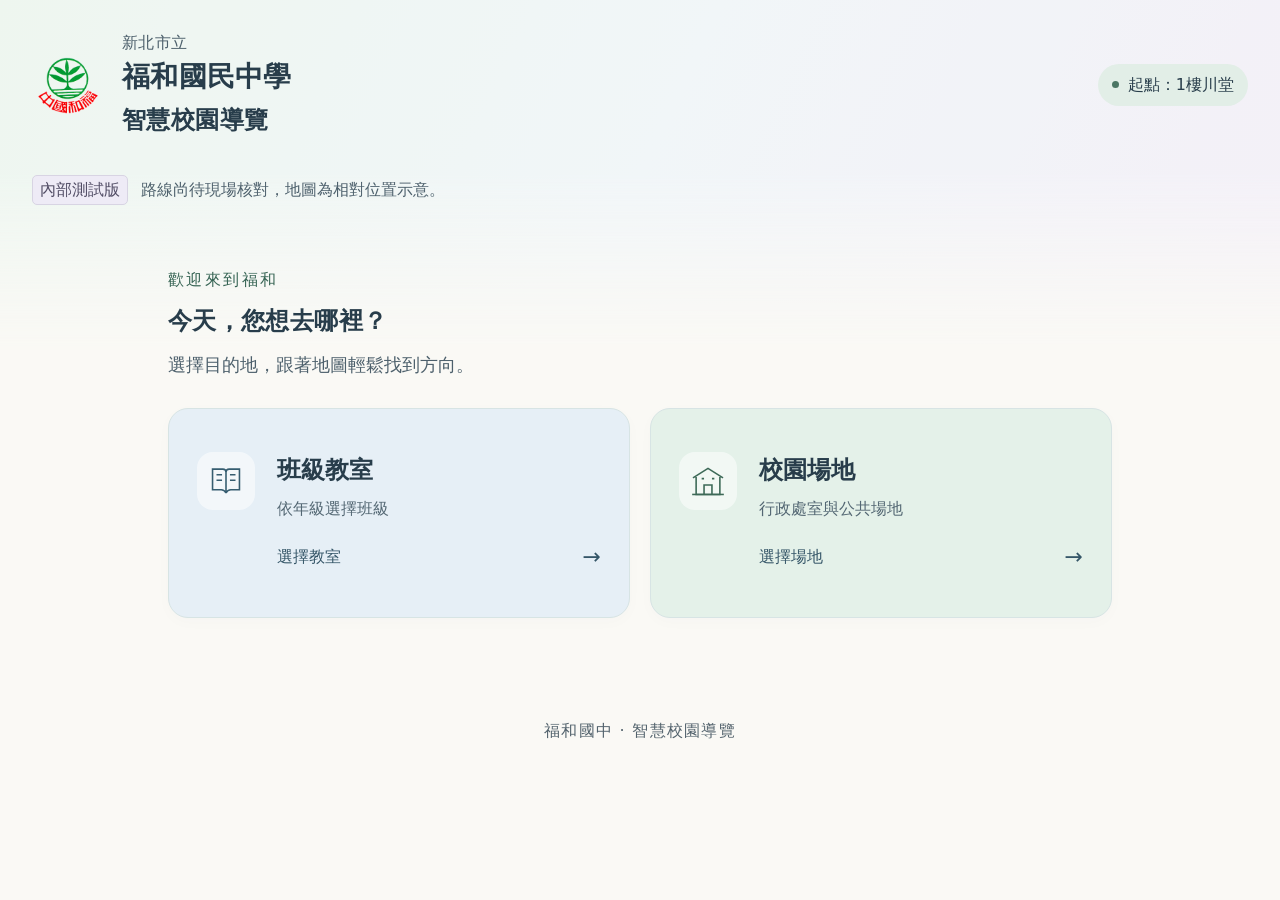
==== index.html @ b0f06455 "Add files via upload" ====
<!doctype html>
<html lang="zh-Hant"><head><meta charset="utf-8"><meta name="viewport" content="width=device-width,initial-scale=1"><title>福和國中校園導覽測試</title><link rel="stylesheet" href="style.css?v=touch-v1-1794976172446"><link rel="stylesheet" href="typography.css?v=touch-v1-1794976172446"><link rel="stylesheet" href="place-icons.css?v=touch-v1-1794976172446"><link rel="stylesheet" href="three-pages.css?v=touch-v1-1794976172446"><link rel="stylesheet" href="result-page.css?v=touch-v1-1794976172446"><script src="facilities.js?v=touch-v1-1794976172446"></script><script src="map-view.js?v=touch-v1-1794976172446"></script><meta name="fuhe-build" content="touch-v1-1794976172446"></head>
<body><main><header class="site-header"><div class="school-brand"><img class="school-logo" src="assets/福和國中校徽.png" alt="福和國中校徽"><div><p class="school-name"><span class="school-jurisdiction">新北市立</span><span class="school-identity">福和國民中學</span></p><h1>智慧校園導覽</h1></div></div><p class="origin"><span class="origin-dot" aria-hidden="true"></span><span id="origin-label">讀取起點資訊</span></p></header><p class="notice"><span>內部測試版</span> 路線尚待現場核對，地圖為相對位置示意。</p>
<section id="type-screen" class="panel home-panel"><p class="eyebrow">歡迎來到福和</p><h2>今天，您想去哪裡？</h2><p class="intro">選擇目的地，跟著地圖輕鬆找到方向。</p><div class="type-options"><button id="choose-class" class="type-card class-card"><span class="card-icon" aria-hidden="true"><svg viewBox="0 0 48 48" fill="none" stroke="currentColor" stroke-width="2"><path d="M7 9h13q4 0 4 4v26q-2-4-6-4H7zM41 9H28q-4 0-4 4v26q2-4 6-4h11z"/><path d="M12 16h7m-7 7h7m10-7h7m-7 7h7"/></svg></span><strong>班級教室</strong><span class="card-description">依年級選擇班級</span><span class="card-link">選擇教室 <span aria-hidden="true">→</span></span></button><button id="choose-place" class="type-card place-card"><span class="card-icon" aria-hidden="true"><svg viewBox="0 0 48 48" fill="none" stroke="currentColor" stroke-width="2"><path d="M5 20 24 8l19 12M9 19v22h30V19M19 41V29h10v12M16 21h3m10 0h3"/><path d="M4 41h40"/></svg></span><strong>校園場地</strong><span class="card-description">行政處室與公共場地</span><span class="card-link">選擇場地 <span aria-hidden="true">→</span></span></button></div></section>
<section id="pick-screen" class="panel" hidden><button id="back-types" class="secondary">返回目的地類型</button><h2 id="pick-title">選擇目的地</h2><div id="grades" class="grade-tabs"></div><label for="endSearch">搜尋目的地</label><input id="endSearch" type="search" placeholder="輸入班級編號或場地名稱"><div id="destination-grid"></div><p id="selected-destination" aria-live="polite">請選擇目的地</p><button id="go" disabled>開始導覽</button></section>
<section id="result-screen" hidden><div class="result-heading"><div><p class="eyebrow">您的校園路線</p><h2 id="result-title"></h2></div><button id="choose-again" class="secondary">重新選擇目的地</button></div><div class="layout"><section class="panel map-panel"><h2>路線地圖</h2><div id="maps"></div><div class="map-legend" aria-label="地圖圖例"><span><i aria-hidden="true"></i>本段起點</span><span><i class="legend-destination" aria-hidden="true"></i>目的地</span><span><i class="legend-facility" aria-hidden="true"></i>使用設施</span><span><i class="legend-direction" aria-hidden="true">→</i>行進方向</span></div><p class="view-notice">樓層切換僅供查看，請依現場標示確認樓層。</p></section></div><details id="full-route" class="full-route"><summary>查看完整路線說明</summary><div id="steps"></div></details></section>
<select id="end" hidden aria-hidden="true"></select><input type="checkbox" id="yard" checked hidden>
<footer class="site-footer">福和國中 · 智慧校園導覽</footer></main><script src="runtime/current.js?v=touch-v1-1794976172446"></script><script src="routing.js?v=touch-v1-1794976172446"></script><script src="navigation.js?v=touch-v1-1794976172446"></script><script src="assets/fonts/map-font.js?v=touch-v1-1794976172446"></script><script src="map-theme.js?v=touch-v1-1794976172446"></script><script src="app.js?v=touch-v1-1794976172446"></script><script src="selection.js?v=touch-v1-1794976172446"></script></body></html>
---- style.css ----
:root{--ink:#283d4b;--muted:#5c6c77;--blue:#dfeaf0;--mint:#e2eee7;--lavender:#eeebf6;--paper:#faf9f5;--line:#dce3e5;--primary:#355d70;--green:#366454}*{box-sizing:border-box}[hidden]{display:none!important}body{margin:0;background:var(--paper);color:var(--ink);font:17px/1.65 system-ui,'Microsoft JhengHei',sans-serif}main{max-width:1400px;margin:auto;padding:0 32px}button,input,select{font:inherit}button{cursor:pointer;border:1px solid transparent;border-radius:12px;min-height:48px;padding:12px 20px;background:var(--primary);color:white;transition:background .15s,border-color .15s}button:hover{filter:brightness(.97)}button:focus-visible,input:focus-visible{outline:3px solid #678999;outline-offset:3px}button:disabled{opacity:.45;cursor:default}button:disabled:hover{filter:none}h1,h2,h3,p{margin-top:0}h2{font-size:1.4rem;line-height:1.4}h3{font-size:1.05rem}.site-header{display:flex;align-items:center;justify-content:space-between;gap:20px;padding:28px 0 24px;border-bottom:1px solid var(--line)}.school-brand{display:flex;align-items:center;gap:18px}.school-logo{width:58px;height:auto;object-fit:contain;flex:none;mix-blend-mode:multiply}.school-name{font-size:.85rem;letter-spacing:.1em;margin:0 0 3px;color:var(--muted)}h1{font-size:1.4rem;font-weight:650;letter-spacing:.06em;margin:0}.origin{display:flex;align-items:center;gap:9px;font-size:.85rem;margin:0;padding:9px 14px;border-radius:100px;background:var(--mint);white-space:nowrap}.origin-dot{width:7px;height:7px;background:#4b7664;border-radius:50%;flex:none}.notice{font-size:.78rem;color:#637079;padding:14px 0;margin:0}.notice span{display:inline-block;margin-right:8px;font-size:.73rem;border:1px solid #d8d4e3;border-radius:5px;padding:1px 7px;background:var(--lavender);color:#59556c}.panel{min-width:0;background:white;border:1px solid var(--line);border-radius:20px;padding:28px}.home-panel{max-width:980px;margin:20px auto 36px;padding:42px;background:transparent;border:none}.eyebrow{font-size:.82rem;letter-spacing:.15em;color:var(--green);font-weight:600;margin-bottom:12px}.home-panel h2{font-size:2.4rem;letter-spacing:.015em;margin-bottom:14px;font-weight:650}.intro{color:var(--muted);margin-bottom:32px;font-size:1rem}.type-options{display:grid;grid-template-columns:1fr 1fr;gap:22px}.type-card{text-align:left;display:flex;flex-direction:column;align-items:flex-start;border:1px solid #d0dfdf;border-radius:22px;padding:30px;color:var(--ink);min-height:280px;background:var(--blue)}.place-card{background:var(--mint);border-color:#d1e0d6}.card-icon{display:grid;place-items:center;width:58px;height:58px;background:#ffffff99;border-radius:16px;color:#365d70;margin-bottom:26px}.place-card .card-icon{color:#3d6957}.card-icon svg{width:38px;height:38px}.type-card strong{font-size:1.6rem;font-weight:650}.card-description{font-size:.9rem;color:#536773;margin-top:4px}.card-link{font-size:.9rem;color:#355668;margin-top:28px;display:flex;justify-content:space-between;align-items:center;width:100%;font-weight:600}.card-link span{font-size:1.4rem}.home-tip{font-size:.85rem;color:var(--muted);text-align:center;margin:24px 0 0}.secondary{background:#fff;color:var(--ink);border-color:var(--line);min-height:44px;padding:9px 16px;font-size:.9rem}.secondary:hover{background:#f1f5f6}#pick-screen{max-width:960px;margin:20px auto;padding:30px 36px}#back-types{margin-bottom:24px}#pick-title{font-size:1.7rem;margin-bottom:22px}.grade-tabs{display:flex;gap:8px;padding:6px;border-radius:14px;background:#f0f1f5;margin-bottom:26px}.grade-tabs button{flex:1;background:transparent;color:#56616f;min-width:0;border-radius:10px;padding:10px}.grade-tabs button[aria-pressed="true"]{background:white;color:#304e64;border-color:#d3dfe7;font-weight:650}label{display:block;font-size:.9rem;margin-bottom:8px;color:var(--muted)}input[type=search]{width:100%;padding:13px 16px;border:1px solid #cedadd;border-radius:12px;background:#fbfcfc;min-height:50px;color:var(--ink)}.destination-grid{display:grid;grid-template-columns:repeat(auto-fill,minmax(104px,1fr));gap:12px;margin:18px 0 28px}.destination-button{min-height:76px;padding:12px;background:#f6f8f9;color:#314d5d;border:1px solid #dce5e9;border-radius:14px;font-size:1.25rem;font-weight:550;overflow-wrap:anywhere}.destination-button:hover{background:#eaf1f4;border-color:#94b3c0}.destination-button[aria-pressed="true"]{background:#dcebe4;border-color:#618b79;outline:2px solid #a6c8b8;color:#234e3a}.place-grid{grid-template-columns:repeat(2,minmax(0,1fr))}.place-grid .destination-button{font-size:1rem;display:flex;align-items:center;gap:12px;text-align:left;font-weight:500;min-height:76px}.destination-icon{order:-1;display:grid;place-items:center;color:#536b83;background:#ebeaf5;border-radius:10px;min-width:38px;height:38px}.destination-icon svg{width:24px;height:24px}#destination-grid h3{color:var(--muted);margin:25px 0 5px;font-size:.9rem;letter-spacing:.08em}#selected-destination{font-weight:600;background:#f1f5f2;border-radius:12px;padding:14px 18px;margin:0 0 14px;color:#365a49}#go{width:100%;font-weight:600}.result-heading{display:flex;gap:20px;align-items:center;justify-content:space-between;margin:18px 0 22px}.result-heading .eyebrow{margin-bottom:6px}.result-heading h2{font-size:1.65rem;margin:0}.layout{display:grid;grid-template-columns:minmax(0,1fr) 280px;gap:20px;align-items:start}.map-panel{order:1;padding:24px}.directions-panel{order:2;padding:24px;font-size:.88rem}.directions-panel>h2{font-size:1.1rem}.directions-panel #steps h2{display:none}#steps ol{padding-left:22px;margin:0}#steps li{padding:0 0 14px 5px;color:#50616c}#steps li::marker{color:#537d74;font-weight:600}.note{color:var(--muted);font-size:.78rem;line-height:1.65}.site-footer{text-align:center;color:#7a858a;font-size:.76rem;letter-spacing:.08em;padding:36px 0 24px}#maps{min-width:0}#maps .map{position:relative;min-width:0;width:100%;aspect-ratio:5/4;overflow:hidden;border:1px solid var(--line);background:#fafbf8;border-radius:8px}#maps .map-stage{position:absolute;inset:0;transform-origin:center;user-select:none}#maps .map-stage img{width:100%;height:100%;display:block;object-fit:contain}#maps .map-stage svg{position:absolute;inset:0;width:100%;height:100%;pointer-events:none}#maps .map-toolbar{display:flex;gap:7px;align-items:center;flex-wrap:wrap;justify-content:flex-end;margin:0 0 14px}#maps .map-toolbar button{min-height:40px;padding:6px 12px;background:#f0f4f5;border-color:#dae3e6;color:#3c5968;font-size:.8rem}#maps .map-toolbar span{font-size:.78rem;color:var(--muted);min-width:42px;text-align:right}#maps .floor-tabs{display:flex;gap:8px;margin:0 0 16px;flex-wrap:wrap}#maps .floor-tabs button{padding:9px 20px;min-height:44px;background:var(--primary);color:white}#maps .floor-tabs button[aria-pressed="false"]{background:#eef2f6;color:#4b6071;border-color:#dce4ec}#maps .viewing-floor{font-weight:650;font-size:1rem;margin:0 0 12px}#maps .floor-panel>h3{display:none}#maps .map-start{font-size:.82rem;color:#326149;margin-bottom:8px}#maps .floor-panel>.note{margin-bottom:14px}#maps .next-floor{width:100%;margin-top:16px;background:#e2eee7;color:#285c47;border-color:#c4d9cd;font-weight:600}#maps .floor-panel[hidden]{display:none}#maps>section{max-width:100%}
@media(min-width:900px){body:has(#type-screen:not([hidden])) .school-logo{width:72px}body:has(#type-screen:not([hidden])) .site-header{padding-top:32px}}
@media(max-width:900px){main{padding:0 20px}.layout{grid-template-columns:1fr}.map-panel{order:1}.directions-panel{order:2}.home-panel{padding:32px 16px}.home-panel h2{font-size:2rem}.type-card{padding:24px;min-height:255px}.school-name{font-size:.75rem;letter-spacing:.03em}.site-header{gap:14px}.origin{font-size:.75rem;padding:8px 10px}.school-brand{gap:12px}}
@media(max-width:580px){body{font-size:16px}main{padding:0 16px}.site-header{padding:20px 0 16px;flex-wrap:wrap;gap:14px}.school-logo{width:48px}h1{font-size:1.22rem;letter-spacing:.04em}.origin{margin-left:60px;padding:5px 10px}.notice{font-size:.72rem;padding:12px 0}.home-panel{margin:14px 0;padding:20px 0}.home-panel h2{font-size:1.8rem}.intro{font-size:.9rem;margin-bottom:24px}.type-options{grid-template-columns:1fr;gap:16px}.type-card{min-height:180px;padding:24px;position:relative;padding-left:96px;justify-content:center}.card-icon{position:absolute;left:24px;top:27px;width:48px;height:48px;margin:0}.card-icon svg{width:30px;height:30px}.type-card strong{font-size:1.4rem}.card-description{font-size:.85rem}.card-link{margin-top:16px;font-size:.85rem}.home-tip{text-align:left;font-size:.78rem}.panel{padding:20px;border-radius:16px}#pick-screen{padding:20px;margin:8px 0}#pick-title{font-size:1.4rem}.destination-grid{grid-template-columns:repeat(3,minmax(0,1fr));gap:10px}.destination-button{min-height:65px;font-size:1.2rem;padding:8px}.place-grid{grid-template-columns:1fr}.place-grid .destination-button{font-size:1rem;padding:14px}.result-heading{align-items:flex-start;gap:14px;flex-direction:column;margin:12px 0 20px}.result-heading h2{font-size:1.4rem}.map-panel{padding:14px}.map-panel>h2{font-size:1.1rem}#maps .map-toolbar{justify-content:flex-start}#maps .floor-tabs button{padding:8px 18px}#maps .map-start{font-size:.78rem}#maps .floor-panel>.note{font-size:.72rem}.directions-panel{padding:20px}.site-footer{padding-top:28px}.grade-tabs button{padding:10px 6px;font-size:.95rem}#selected-destination{font-size:.95rem;padding:12px}.secondary{font-size:.85rem}}
@media(prefers-reduced-motion:reduce){*{transition:none!important}}
.school-logo{mix-blend-mode:normal}
---- typography.css ----
/* 本檔僅調整HTML介面字體與閱讀版面；不改SVG、路徑或年度資料。 */
:root{--ui-font:'Noto Sans TC','Source Han Sans TC','PingFang TC','Microsoft JhengHei','Heiti TC',system-ui,sans-serif;--muted:#4d606c}
body{font-family:var(--ui-font);font-size:18px;font-weight:400;line-height:1.6;text-size-adjust:100%;-webkit-text-size-adjust:100%}
button,input,select{font-family:var(--ui-font);font-size:18px;font-weight:500;line-height:1.5;min-width:44px}
button{min-height:48px;white-space:normal;overflow-wrap:break-word}
h1,h2,h3,strong{font-weight:600}h1{font-size:24px;line-height:1.4;letter-spacing:.02em}h2,.home-panel h2,#pick-title{font-size:24px;line-height:1.45}h3{font-size:20px}
.school-brand{min-width:0;flex:1}.school-brand>div{min-width:0}.school-name{margin:0 0 7px;letter-spacing:.02em;line-height:1.4}.school-jurisdiction{display:block;font-size:16px;font-weight:400;color:var(--muted);margin-bottom:3px}.school-identity{display:block;font-size:28px;font-weight:600;color:var(--ink)}
.origin{font-size:16px;font-weight:500;white-space:normal;line-height:1.5}.notice,.notice span,.eyebrow,.intro,.card-description,.card-link,.home-tip,.secondary,label,#destination-grid h3,.note,.site-footer{font-size:16px;line-height:1.6}
.notice{color:#4d606c}.notice span{color:#514d65}.eyebrow,.card-link,.secondary{font-weight:500}.type-card strong{font-size:24px;font-weight:600}.card-link span{font-size:22px}.intro{font-size:18px}
.grade-tabs button{font-size:20px;font-weight:500;min-height:48px;white-space:nowrap}.grade-tabs button[aria-pressed="true"]{font-weight:600}
.destination-grid:not(.place-grid) .destination-button{font-size:22px;font-weight:500;white-space:nowrap}.place-grid .destination-button{font-size:18px;font-weight:400;line-height:1.5;word-break:normal;overflow-wrap:break-word;min-width:0}.destination-icon{flex-shrink:0}.destination-button[aria-pressed="true"]{font-weight:600}
#selected-destination{font-size:24px;line-height:1.5;font-weight:500;overflow-wrap:break-word}#go{font-size:20px;min-height:52px;font-weight:600}
.result-heading h2{font-size:28px;line-height:1.4;font-weight:600;overflow-wrap:break-word}.result-heading .eyebrow{font-size:16px}.result-heading>div{min-width:0}
.layout{grid-template-columns:minmax(0,1fr) 300px}.directions-panel{font-size:18px;line-height:1.5}.directions-panel>h2,.map-panel>h2{font-size:22px}#steps li{font-size:18px;line-height:1.5;color:#334d5c;padding-bottom:16px}#steps ol{padding-left:26px}
#maps .map-toolbar button{font-size:16px;min-height:44px;padding:8px 12px}#maps .map-toolbar span{font-size:16px;min-width:48px}#maps .floor-tabs button{font-size:20px;font-weight:500;min-height:48px;padding:9px 18px}#maps .floor-tabs button[aria-pressed="true"]{font-weight:600;outline:2px solid #90aebb;outline-offset:2px}#maps .viewing-floor{font-size:22px;font-weight:600;line-height:1.5}#maps .map-start,#maps .floor-panel>.note{font-size:16px;line-height:1.5}#maps .next-floor{font-size:20px;font-weight:600;min-height:52px}
.site-footer{color:#52626c}.panel,.school-brand,.type-card,.grade-tabs{min-width:0}
@media(max-width:1000px){.site-header{flex-wrap:wrap}.layout{grid-template-columns:1fr}}
@media(max-width:580px){body{font-size:18px}h1{font-size:22px}.school-logo{width:52px}.school-identity{font-size:26px}.school-jurisdiction{font-size:16px}.school-brand{gap:12px;flex-basis:100%}.origin{font-size:16px;margin-left:64px}.notice,.notice span,.eyebrow,.card-description,.card-link,.home-tip,.secondary,label,#destination-grid h3,.note,.site-footer{font-size:16px}.home-panel h2,#pick-title{font-size:24px}.intro{font-size:18px}.type-card{min-height:190px;padding-left:90px;padding-right:20px}.card-icon{left:20px;width:48px;height:48px}.type-card strong{font-size:24px}.card-link{font-size:16px}.grade-tabs{gap:4px;padding:4px}.grade-tabs button{font-size:18px;padding:10px 4px;min-height:48px}.destination-grid:not(.place-grid) .destination-button{font-size:22px;min-height:66px}.place-grid .destination-button{font-size:18px;padding:14px;min-height:76px}.destination-icon{min-width:32px;width:32px;height:36px}#selected-destination{font-size:24px;padding:12px}.result-heading h2{font-size:26px}.result-heading .secondary{font-size:16px}.map-panel{padding:12px}#maps .map-toolbar{gap:6px}#maps .map-toolbar button{font-size:16px;min-height:44px;padding:8px 10px}#maps .floor-tabs button{font-size:18px;min-height:46px;padding:9px 16px}#maps .viewing-floor{font-size:22px}#maps .map-start,#maps .floor-panel>.note{font-size:16px}#maps .next-floor{font-size:20px}.directions-panel{font-size:18px;padding:20px}#steps li{font-size:18px;line-height:1.5}.result-heading .eyebrow{font-size:16px}.home-tip{text-align:left}}
---- place-icons.css ----
/* 只調整場地選擇卡片，不影響地圖設施圖示或導航。 */
#pick-screen .place-grid{grid-template-columns:repeat(3,minmax(0,1fr));gap:16px}
#pick-screen .place-grid .destination-button{display:flex;flex-direction:column;align-items:center;justify-content:center;gap:4px;text-align:center;min-height:224px;padding:12px 16px 20px;background:#fff;font-size:20px;font-weight:500;line-height:1.5;border-color:#dbe4e7}
#pick-screen .place-grid .destination-button:hover{background:#f5f9f8;border-color:#91ada3}
#pick-screen .place-grid .destination-button[aria-pressed="true"]{background:#edf6f0;border-color:#618b79}
.destination-image{order:-1;display:block;width:100%;max-width:184px;height:auto;aspect-ratio:1;object-fit:contain;flex-shrink:0}
@media(max-width:580px){#pick-screen .place-grid{grid-template-columns:repeat(2,minmax(0,1fr));gap:10px}#pick-screen .place-grid .destination-button{padding:8px 8px 16px;min-height:184px;gap:0;font-size:18px}.destination-image{max-width:148px}}
---- three-pages.css ----
/* 僅三個選擇畫面的排版；不覆寫地圖、路線或導覽結果樣式。 */
body:has(#type-screen:not([hidden])){position:relative;isolation:isolate}
body:has(#type-screen:not([hidden]))::before{content:"";position:absolute;inset:0 0 auto;height:350px;background:linear-gradient(115deg,#eaf6ee 0%,#eef5fa 50%,#f2edf9 100%);opacity:.72;mask-image:linear-gradient(to bottom,#000 50%,transparent 100%);-webkit-mask-image:linear-gradient(to bottom,#000 50%,transparent 100%);z-index:-1;pointer-events:none}
body:has(#type-screen:not([hidden])) .site-header{border-bottom:0}
.home-panel{max-width:980px;margin:24px auto 40px;padding:24px 18px;background:transparent}
.home-panel h2{margin-bottom:12px}.home-panel .intro{margin-bottom:28px}
.home-panel .type-options{gap:20px}.home-panel .type-card{display:grid;grid-template-columns:58px minmax(0,1fr);grid-template-rows:auto auto auto;align-content:center;gap:4px 22px;min-height:210px;padding:28px;border-radius:20px;border-color:#d7e4e4;box-shadow:0 4px 16px #25475105}
.home-panel .card-icon{grid-column:1;grid-row:1/4;position:static;margin:0;align-self:start;background:#ffffff85}.home-panel .type-card strong,.home-panel .card-description,.home-panel .card-link{grid-column:2}.home-panel .card-link{margin-top:14px}.home-panel .class-card{background:#e6eff6}.home-panel .place-card{background:#e4f1e9}
#pick-screen{max-width:960px;margin:24px auto;padding:12px;border:0;border-radius:0;background:transparent}
#pick-screen #back-types{background:transparent;border:0;padding-left:0;color:#3d5d6d;margin-bottom:20px;box-shadow:none}
#pick-screen #back-types::before{content:'←';margin-right:10px}
#pick-screen .grade-tabs{max-width:440px;padding:0;gap:10px;border-radius:0;background:transparent;margin-bottom:28px}
#pick-screen .grade-tabs button{background:transparent;border-color:transparent;border-radius:12px;color:#536574}
#pick-screen[data-grade="7"]{--grade-tint:#DCEAF9;--grade-ink:#2d506f;--grade-line:#88a8c8}
#pick-screen[data-grade="8"]{--grade-tint:#DDF1E7;--grade-ink:#2b5c49;--grade-line:#87b09d}
#pick-screen[data-grade="9"]{--grade-tint:#EAE3F8;--grade-ink:#544274;--grade-line:#ae9bc9}
#pick-screen .grade-tabs button[aria-pressed="true"]{background:var(--grade-tint);border-color:var(--grade-line);color:var(--grade-ink);font-weight:600}
#pick-screen[data-type="class"] .destination-grid{grid-template-columns:repeat(6,minmax(0,1fr));gap:14px;margin:22px 0 26px}
#pick-screen[data-type="class"] .destination-button{background:white;border-color:#dce3e7;min-height:76px;border-radius:14px;position:relative;box-shadow:0 2px 6px #263b4c03}
#pick-screen[data-type="class"] .destination-button[aria-pressed="true"]{background:var(--grade-tint);border-color:var(--grade-line);outline:2px solid var(--grade-line);outline-offset:0;color:var(--grade-ink)}
#pick-screen .destination-button[aria-pressed="true"]::after{content:'✓';position:absolute;right:9px;top:5px;font-size:16px;font-weight:600;color:#365f4c}
#pick-screen[data-type="class"] #selected-destination{background:var(--grade-tint);color:var(--grade-ink)}
#pick-screen #selected-destination{font-size:20px;font-weight:500;border-radius:12px;margin-top:24px}#pick-screen #go{max-width:100%;margin-top:2px}
#pick-screen #destination-grid h3{font-size:18px;font-weight:500;color:#4e6572;margin:28px 0 14px;letter-spacing:.04em}
#pick-screen .place-grid{grid-template-columns:repeat(5,minmax(0,1fr));gap:12px;margin:0 0 24px}
#pick-screen .place-grid .destination-button{position:relative;background:white;min-height:146px;padding:12px 10px 16px;gap:6px;border-radius:16px;border-color:#dce4e8;font-size:18px;font-weight:500;box-shadow:0 3px 9px #27425204}
#pick-screen .place-grid .destination-button[aria-pressed="true"]{background:#e6f1eb;border-color:#79a38b;outline:2px solid #aacaba;outline-offset:0}
#pick-screen .destination-image{width:120px;height:120px;max-width:100%;aspect-ratio:1;object-fit:contain;flex-shrink:0}
@media(max-width:900px){#pick-screen[data-type="class"] .destination-grid{grid-template-columns:repeat(5,minmax(0,1fr))}#pick-screen .place-grid{grid-template-columns:repeat(3,minmax(0,1fr))}}
@media(max-width:580px){#pick-screen[data-type="place"] .destination-image{width:112px;height:112px}#pick-screen[data-type="place"] .place-grid .destination-button{min-height:170px}}
@media(max-width:580px){body:has(#type-screen:not([hidden]))::before{height:320px}.home-panel{padding:12px 0;margin:16px 0 28px}.home-panel .type-options{gap:14px}.home-panel .type-card{grid-template-columns:48px minmax(0,1fr);gap:4px 16px;min-height:170px;padding:22px}.home-panel .card-icon{width:48px;height:48px}.home-panel .type-card strong{font-size:24px}.home-panel .card-description{font-size:16px}.home-panel .card-link{margin-top:10px}.home-panel .intro{font-size:18px;margin-bottom:24px}#pick-screen{padding:8px 0;margin:12px 0}#pick-screen #back-types{margin-bottom:16px}#pick-screen .grade-tabs{width:100%;gap:8px;margin-bottom:22px}#pick-screen .grade-tabs button{min-height:48px;padding:10px 5px}#pick-screen[data-type="class"] .destination-grid{grid-template-columns:repeat(3,minmax(0,1fr));gap:12px}#pick-screen[data-type="class"] .destination-button{min-height:70px}#pick-screen .place-grid{grid-template-columns:repeat(2,minmax(0,1fr));gap:12px}#pick-screen .place-grid .destination-button{min-height:140px;padding:12px 8px 16px;gap:4px;font-size:18px}#pick-screen .destination-image{width:76px;height:76px}#pick-screen #selected-destination{font-size:20px;padding:14px}#pick-screen #destination-grid h3{margin-top:24px}}
---- result-page.css ----
/* 僅導覽結果頁：地圖優先，當段文字與完整說明分開呈現。 */
#result-screen{max-width:1180px;margin:0 auto}
#result-screen .layout{display:block}
#result-screen .map-panel{position:relative;padding:24px;border-color:#dce6e5}
#result-screen .map-panel>h2{font-size:22px;margin-bottom:18px}
#maps .floor-tabs{display:grid;grid-template-columns:repeat(auto-fit,minmax(90px,1fr));gap:10px;scroll-margin-top:16px}
#maps .floor-tabs button{display:flex;flex-direction:column;align-items:center;justify-content:center;gap:3px;min-height:76px;padding:10px 8px;background:#e4eef2;color:#244f63;border:2px solid #648d9e;border-radius:12px;font-size:18px}
#maps .floor-tabs button[aria-pressed="false"]{border:2px solid transparent;background:#f0f3f6;color:#425e70}
#maps .stage-floor{font-size:20px;font-weight:600;line-height:1.3}
#maps .stage-label{font-size:16px;font-weight:500;line-height:1.4;white-space:nowrap}
#maps .map-context{display:flex;align-items:baseline;justify-content:space-between;gap:8px;flex-wrap:wrap;margin:14px 0 10px}
#maps .viewing-floor{font-size:22px;margin:0;line-height:1.4;scroll-margin-top:16px}
#maps .stage-progress{font-size:16px;color:#526876;margin:0;white-space:nowrap}
#maps .floor-hint{font-size:18px;font-weight:400;line-height:1.6;color:#324f5e;margin:0 0 16px;max-width:56em}
#maps .next-step{margin:14px 0 0;padding:0;font-size:18px;line-height:1.5;color:#345b55}
#maps .next-floor{margin-top:10px;min-height:56px;background:#355f73;color:white;border-color:#355f73;font-size:20px;line-height:1.5;border-radius:12px;padding:12px 16px}
#maps .next-floor:hover{background:#294f62}
.map-legend{display:flex;gap:10px 20px;flex-wrap:wrap;margin:20px 0 8px;color:#4a606d;font-size:16px;line-height:1.5}
.map-legend span{display:inline-flex;align-items:center;gap:7px;white-space:nowrap}
.map-legend i{display:inline-block;flex:none;width:13px;height:13px;border:2px solid #177444;border-radius:50%}
.map-legend .legend-destination{border-color:#c9473b}
.map-legend .legend-facility{border-color:#b64816;border-radius:3px;background:#fff0cb}
.map-legend .legend-direction{width:auto;height:auto;border:none;color:#075a8d;font-size:21px;font-style:normal;line-height:1}
#result-screen .view-notice{font-size:16px;line-height:1.5;color:#526876;margin:0}
.full-route{margin-top:20px;border-top:1px solid #dce5e6;border-bottom:1px solid #dce5e6;background:transparent}
.full-route summary{cursor:pointer;min-height:52px;padding:14px 4px;font-size:18px;font-weight:500;color:#355f73}
.full-route summary:focus-visible{outline:3px solid #678999;outline-offset:3px;border-radius:6px}
.full-route #steps{padding:6px 18px 14px}
.full-route #steps li{font-size:18px;line-height:1.6;color:#405966;padding-bottom:10px}
/* 只有本段實際要使用的橘色標籤接受事件；其餘SVG保持可穿透拖曳。 */
#maps .map-stage svg .map-transfer{cursor:pointer;pointer-events:visiblePainted;outline:none}
#maps .map-transfer-hit{pointer-events:all}
#maps .map-transfer-focus{pointer-events:none;stroke:#355f73;stroke-width:3;vector-effect:non-scaling-stroke;opacity:0}
#maps .map-transfer:hover .map-transfer-bg{fill:#ffedc9}
#maps .map-transfer:focus-visible .map-transfer-focus{opacity:1}
#maps .map-transfer:focus-visible .map-transfer-bg{fill:#ffedc9}
#maps .map-gesture-note{font-size:16px;line-height:1.5;color:#526876;margin:0 0 12px}
#maps .map-toolbar .open-large-map{background:#e6f1ec;border-color:#b6cfc2;color:#285644;font-weight:500}
.large-map-dialog{position:fixed;inset:8px;margin:auto;width:calc(100vw - 16px);height:calc(100vh - 16px);height:calc(100dvh - 16px);max-width:none;max-height:none;padding:12px;border:1px solid #cbded8;border-radius:16px;background:#fffefb;color:#283d4b;overflow:hidden;z-index:1000}
.large-map-dialog::backdrop{background:#263d4b88}
.large-map-dialog[open]{display:block}
.large-map-shell{height:100%;min-height:0;display:flex;flex-direction:column;gap:8px}
.large-map-header{display:flex;align-items:center;justify-content:space-between;gap:12px;flex:none}
.large-map-header h2{font-size:22px;margin:0;line-height:1.3}
.close-large-map{min-height:44px;background:#355f73;color:white;font-size:16px;padding:8px 14px}
.large-map-dialog #maps{display:flex;flex:1;min-height:0;flex-direction:column;gap:8px}
.large-map-dialog #maps .map-toolbar{position:static;justify-content:flex-start;margin:0;flex:none;gap:6px}
.large-map-dialog #maps .map-toolbar button{min-height:44px;font-size:16px}
.large-map-dialog #maps .open-large-map{display:none}
.large-map-dialog #maps .map-gesture-note{margin:0;font-size:16px;flex:none}
.large-map-dialog #maps .floor-tabs{gap:6px;margin:0;flex:none}
.large-map-dialog #maps .floor-tabs button{min-height:48px;padding:3px;font-size:16px;gap:0}
.large-map-dialog #maps .stage-floor,.large-map-dialog #maps .stage-label{font-size:16px;line-height:1.2}
.large-map-dialog #maps .map-context{margin:0;flex:none}
.large-map-dialog #maps .viewing-floor{font-size:20px}
.large-map-dialog #maps .floor-panel:not([hidden]){display:flex;flex:1;min-height:0;flex-direction:column;gap:8px}
.large-map-dialog #maps .floor-hint{font-size:16px;line-height:1.5;margin:0;flex:none}
.large-map-dialog #maps .map{flex:1;min-height:0;width:100%;height:auto;aspect-ratio:auto!important;touch-action:none;background:#f5f8f5}
.large-map-dialog #maps .next-step{font-size:16px;line-height:1.4;margin:0;flex:none}
.large-map-dialog #maps .next-floor{font-size:18px;min-height:44px;line-height:1.3;margin:0;padding:8px;flex:none}
@media(orientation:landscape) and (max-height:600px){.large-map-dialog{inset:4px;width:calc(100vw - 8px);height:calc(100vh - 8px);height:calc(100dvh - 8px);padding:8px}.large-map-shell{gap:6px}.large-map-header h2{font-size:20px}.large-map-dialog #maps{display:grid;grid-template-columns:210px minmax(0,1fr);grid-template-rows:auto auto auto minmax(0,1fr) auto auto;gap:6px 10px}.large-map-dialog #maps .map-gesture-note{display:none}.large-map-dialog #maps .map-toolbar{grid-column:1;grid-row:1;gap:3px}.large-map-dialog #maps .map-toolbar button{padding:6px;min-height:40px}.large-map-dialog #maps .floor-tabs{grid-column:1;grid-row:2}.large-map-dialog #maps .floor-panel:not([hidden]){display:contents}.large-map-dialog #maps .map-context{grid-column:1;grid-row:3;gap:0}.large-map-dialog #maps .viewing-floor{font-size:18px}.large-map-dialog #maps .stage-progress{font-size:16px}.large-map-dialog #maps .floor-hint{grid-column:1;grid-row:4;min-height:0;overflow:auto;font-size:16px}.large-map-dialog #maps .map{grid-column:2;grid-row:1 / -1;min-height:0;height:100%}.large-map-dialog #maps .next-step{grid-column:1;grid-row:5}.large-map-dialog #maps .next-floor{grid-column:1;grid-row:6;font-size:16px}}
@media(min-width:700px){#maps .map-toolbar{position:absolute;right:24px;top:18px;margin:0}}
@media(orientation:landscape) and (max-height:600px){.large-map-dialog #maps{grid-template-columns:240px minmax(0,1fr)}.large-map-dialog #maps .floor-tabs{display:flex}.large-map-dialog #maps .floor-tabs button{flex:1;min-width:0;min-height:44px}.large-map-dialog #maps .stage-label{display:none}}
@media(max-width:580px){#result-screen .map-panel{padding:14px 10px}#result-screen .map-panel>h2{font-size:22px;margin-bottom:12px}#maps .map-toolbar{margin-bottom:14px}#maps .floor-tabs{gap:6px;margin-bottom:12px}#maps .floor-tabs button{padding:8px 3px;min-height:72px}#maps .viewing-floor{font-size:20px}#maps .map-context{margin-top:10px}#maps .floor-hint{margin-bottom:12px;font-size:18px;line-height:1.5}#maps .next-step{font-size:18px}#maps .next-floor{font-size:18px;padding:12px 6px;white-space:nowrap}.map-legend{gap:8px 14px;margin-top:16px}.full-route{margin-top:16px}.full-route #steps{padding-left:6px;padding-right:6px}}
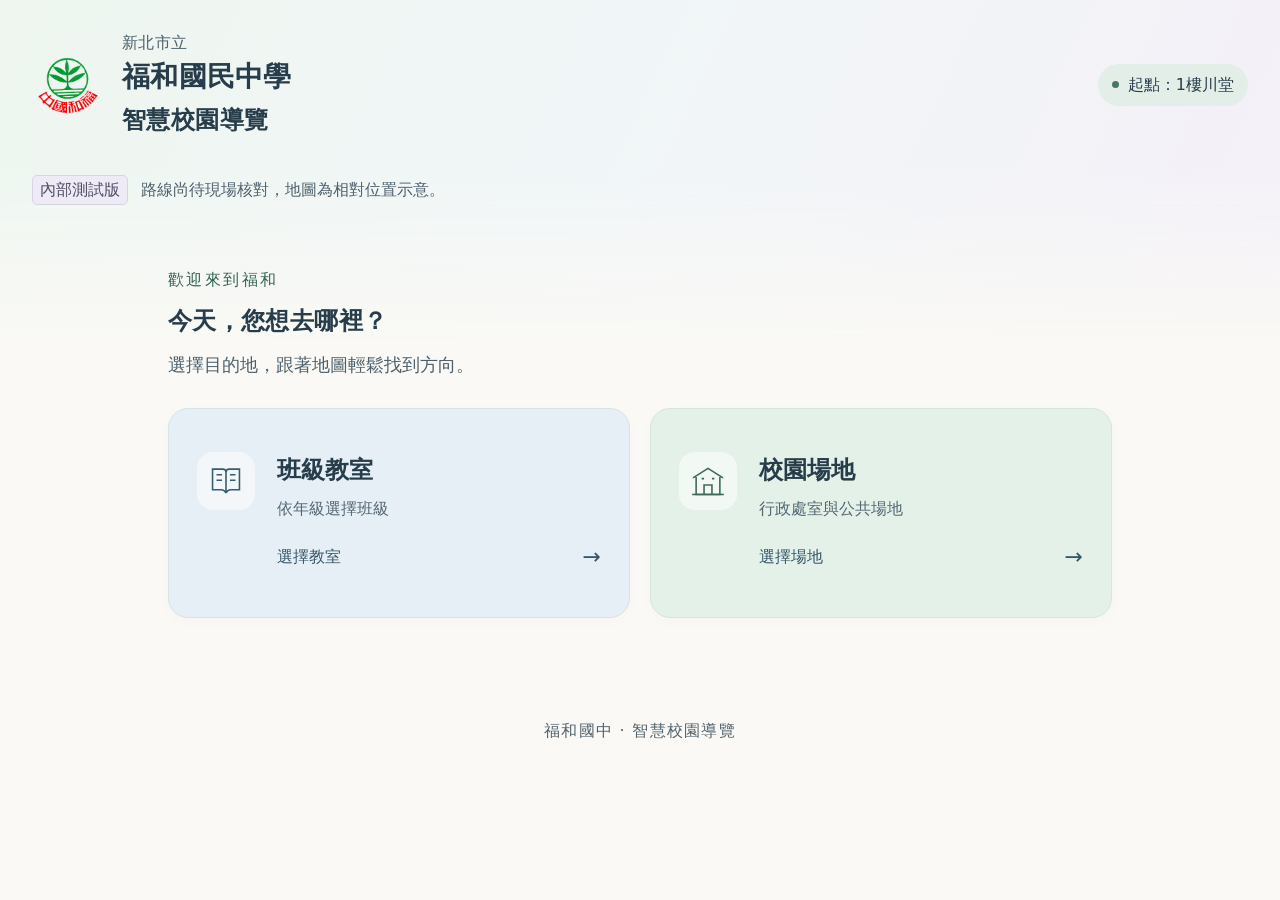
==== commit a464f84d: "Add files via upload" ====
--- a/index.html
+++ b/index.html
@@ -1,8 +1,8 @@
 <!doctype html>
-<html lang="zh-Hant"><head><meta charset="utf-8"><meta name="viewport" content="width=device-width,initial-scale=1"><title>福和國中校園導覽測試</title><link rel="stylesheet" href="style.css?v=touch-v1-1794976172446"><link rel="stylesheet" href="typography.css?v=touch-v1-1794976172446"><link rel="stylesheet" href="place-icons.css?v=touch-v1-1794976172446"><link rel="stylesheet" href="three-pages.css?v=touch-v1-1794976172446"><link rel="stylesheet" href="result-page.css?v=touch-v1-1794976172446"><script src="facilities.js?v=touch-v1-1794976172446"></script><script src="map-view.js?v=touch-v1-1794976172446"></script><meta name="fuhe-build" content="touch-v1-1794976172446"></head>
+<html lang="zh-Hant"><head><meta charset="utf-8"><meta name="viewport" content="width=device-width,initial-scale=1"><title>福和國中校園導覽測試</title><link rel="stylesheet" href="style.css?v=focus-v8-20261120"><link rel="stylesheet" href="typography.css?v=focus-v8-20261120"><link rel="stylesheet" href="place-icons.css?v=focus-v8-20261120"><link rel="stylesheet" href="three-pages.css?v=focus-v8-20261120"><link rel="stylesheet" href="result-page.css?v=focus-v8-20261120"><link rel="stylesheet" href="mobile-compact.css?v=focus-v8-20261120"><script src="facilities.js?v=focus-v8-20261120"></script><script src="map-view.js?v=focus-v8-20261120"></script><meta name="fuhe-build" content="focus-v8-20261120"></head>
 <body><main><header class="site-header"><div class="school-brand"><img class="school-logo" src="assets/福和國中校徽.png" alt="福和國中校徽"><div><p class="school-name"><span class="school-jurisdiction">新北市立</span><span class="school-identity">福和國民中學</span></p><h1>智慧校園導覽</h1></div></div><p class="origin"><span class="origin-dot" aria-hidden="true"></span><span id="origin-label">讀取起點資訊</span></p></header><p class="notice"><span>內部測試版</span> 路線尚待現場核對，地圖為相對位置示意。</p>
 <section id="type-screen" class="panel home-panel"><p class="eyebrow">歡迎來到福和</p><h2>今天，您想去哪裡？</h2><p class="intro">選擇目的地，跟著地圖輕鬆找到方向。</p><div class="type-options"><button id="choose-class" class="type-card class-card"><span class="card-icon" aria-hidden="true"><svg viewBox="0 0 48 48" fill="none" stroke="currentColor" stroke-width="2"><path d="M7 9h13q4 0 4 4v26q-2-4-6-4H7zM41 9H28q-4 0-4 4v26q2-4 6-4h11z"/><path d="M12 16h7m-7 7h7m10-7h7m-7 7h7"/></svg></span><strong>班級教室</strong><span class="card-description">依年級選擇班級</span><span class="card-link">選擇教室 <span aria-hidden="true">→</span></span></button><button id="choose-place" class="type-card place-card"><span class="card-icon" aria-hidden="true"><svg viewBox="0 0 48 48" fill="none" stroke="currentColor" stroke-width="2"><path d="M5 20 24 8l19 12M9 19v22h30V19M19 41V29h10v12M16 21h3m10 0h3"/><path d="M4 41h40"/></svg></span><strong>校園場地</strong><span class="card-description">行政處室與公共場地</span><span class="card-link">選擇場地 <span aria-hidden="true">→</span></span></button></div></section>
 <section id="pick-screen" class="panel" hidden><button id="back-types" class="secondary">返回目的地類型</button><h2 id="pick-title">選擇目的地</h2><div id="grades" class="grade-tabs"></div><label for="endSearch">搜尋目的地</label><input id="endSearch" type="search" placeholder="輸入班級編號或場地名稱"><div id="destination-grid"></div><p id="selected-destination" aria-live="polite">請選擇目的地</p><button id="go" disabled>開始導覽</button></section>
-<section id="result-screen" hidden><div class="result-heading"><div><p class="eyebrow">您的校園路線</p><h2 id="result-title"></h2></div><button id="choose-again" class="secondary">重新選擇目的地</button></div><div class="layout"><section class="panel map-panel"><h2>路線地圖</h2><div id="maps"></div><div class="map-legend" aria-label="地圖圖例"><span><i aria-hidden="true"></i>本段起點</span><span><i class="legend-destination" aria-hidden="true"></i>目的地</span><span><i class="legend-facility" aria-hidden="true"></i>使用設施</span><span><i class="legend-direction" aria-hidden="true">→</i>行進方向</span></div><p class="view-notice">樓層切換僅供查看，請依現場標示確認樓層。</p></section></div><details id="full-route" class="full-route"><summary>查看完整路線說明</summary><div id="steps"></div></details></section>
+<section id="result-screen" hidden><div class="result-heading"><div><p class="eyebrow">您的校園路線</p><h2 id="result-title"></h2></div><button id="choose-again" class="secondary">重新選擇<span class="wide-only">目的地</span></button></div><div class="layout"><section class="panel map-panel"><h2>路線地圖</h2><div id="maps"></div><div class="map-legend" aria-label="地圖圖例"><span><i aria-hidden="true"></i>本段起點</span><span><i class="legend-destination" aria-hidden="true"></i>目的地</span><span><i class="legend-facility" aria-hidden="true"></i>使用設施</span><span><i class="legend-direction" aria-hidden="true">→</i>行進方向</span></div><p class="view-notice">樓層切換僅供查看，請依現場標示確認樓層。</p></section></div><details id="full-route" class="full-route"><summary>查看完整路線說明</summary><div id="steps"></div></details></section>
 <select id="end" hidden aria-hidden="true"></select><input type="checkbox" id="yard" checked hidden>
-<footer class="site-footer">福和國中 · 智慧校園導覽</footer></main><script src="runtime/current.js?v=touch-v1-1794976172446"></script><script src="routing.js?v=touch-v1-1794976172446"></script><script src="navigation.js?v=touch-v1-1794976172446"></script><script src="assets/fonts/map-font.js?v=touch-v1-1794976172446"></script><script src="map-theme.js?v=touch-v1-1794976172446"></script><script src="app.js?v=touch-v1-1794976172446"></script><script src="selection.js?v=touch-v1-1794976172446"></script></body></html>
+<footer class="site-footer">福和國中 · 智慧校園導覽</footer></main><script src="runtime/current.js?v=focus-v8-20261120"></script><script src="routing.js?v=focus-v8-20261120"></script><script src="navigation.js?v=focus-v8-20261120"></script><script src="assets/fonts/map-font.js?v=focus-v8-20261120"></script><script src="map-theme.js?v=focus-v8-20261120"></script><script src="app.js?v=focus-v8-20261120"></script><script src="selection.js?v=focus-v8-20261120"></script></body></html>
--- a/result-page.css
+++ b/result-page.css
@@ -62,3 +62,13 @@
 @media(min-width:700px){#maps .map-toolbar{position:absolute;right:24px;top:18px;margin:0}}
 @media(orientation:landscape) and (max-height:600px){.large-map-dialog #maps{grid-template-columns:240px minmax(0,1fr)}.large-map-dialog #maps .floor-tabs{display:flex}.large-map-dialog #maps .floor-tabs button{flex:1;min-width:0;min-height:44px}.large-map-dialog #maps .stage-label{display:none}}
 @media(max-width:580px){#result-screen .map-panel{padding:14px 10px}#result-screen .map-panel>h2{font-size:22px;margin-bottom:12px}#maps .map-toolbar{margin-bottom:14px}#maps .floor-tabs{gap:6px;margin-bottom:12px}#maps .floor-tabs button{padding:8px 3px;min-height:72px}#maps .viewing-floor{font-size:20px}#maps .map-context{margin-top:10px}#maps .floor-hint{margin-bottom:12px;font-size:18px;line-height:1.5}#maps .next-step{font-size:18px}#maps .next-floor{font-size:18px;padding:12px 6px;white-space:nowrap}.map-legend{gap:8px 14px;margin-top:16px}.full-route{margin-top:16px}.full-route #steps{padding-left:6px;padding-right:6px}}
+/* 路線聚焦版：1F先全景再拉近、小縮圖、看整層 */
+#maps .map-stage.map-animating{transition:transform .85s cubic-bezier(.3,.1,.2,1)}
+#maps .map-minimap{position:absolute;right:8px;bottom:8px;z-index:2;width:30%;min-width:96px;max-width:190px;aspect-ratio:5/4;min-height:0;padding:0;border:1.5px solid #9fb4bd;border-radius:8px;background:#fff;box-shadow:0 2px 8px rgba(40,61,75,.22);overflow:hidden;cursor:pointer}
+#maps .map-minimap img,#maps .map-minimap svg{position:absolute;inset:0;width:100%;height:100%;display:block;object-fit:contain;pointer-events:none}
+#maps .map-minimap .map-minimap-frame{fill:rgba(201,71,59,.10);stroke:#c9473b;stroke-width:2.5;vector-effect:non-scaling-stroke}
+#maps .map-minimap span{position:absolute;left:0;right:0;bottom:0;padding:0;background:rgba(53,93,112,.82);color:#fff;font-size:12px;line-height:1.45;text-align:center;font-weight:500}
+#maps .map-toolbar .map-mode-button[aria-pressed="true"]{background:#355d70;border-color:#355d70;color:#fff}
+@media(prefers-reduced-motion:reduce){#maps .map-stage.map-animating{transition:none}}
+#maps .map-focus-cta{position:absolute;z-index:3;display:inline-flex;align-items:center;gap:5px;min-height:44px;padding:6px 14px 6px 10px;border:none;border-radius:999px;background:#355d70;color:#fff;font-size:15px;font-weight:600;line-height:1.2;white-space:nowrap;box-shadow:0 3px 10px rgba(40,61,75,.3);cursor:pointer}
+#maps .map-focus-cta:active{background:#2a4c5c}
--- a/mobile-compact.css
+++ b/mobile-compact.css
@@ -0,0 +1,48 @@
+/* 手機結果頁精簡版面：地圖為主角。只影響700px以下的結果頁，電腦版與大地圖不變。 */
+.stage-text{display:none}
+@media(max-width:700px){
+ body[data-screen="result"] .site-header{flex-wrap:nowrap;align-items:center;gap:10px;padding:10px 0}
+ body[data-screen="result"] .school-brand{flex-basis:auto;gap:8px;align-items:center;min-width:0}
+ body[data-screen="result"] .school-logo{width:30px}
+ body[data-screen="result"] .school-name{display:none}
+ body[data-screen="result"] .site-header h1{font-size:17px;line-height:1.3;margin:0;white-space:nowrap}
+ body[data-screen="result"] .origin{margin-left:auto;font-size:14px;line-height:1.4;padding:3px 10px;white-space:nowrap}
+ body[data-screen="result"] .notice{padding:6px 0;font-size:13px;line-height:1.5}
+ body[data-screen="result"] .notice span{font-size:12px;padding:0 6px;margin-right:6px}
+ body[data-screen="result"] .result-heading{flex-direction:row;align-items:center;justify-content:space-between;gap:10px;margin:8px 0 10px}
+ body[data-screen="result"] .result-heading .eyebrow{display:none}
+ body[data-screen="result"] .result-heading h2{font-size:22px;line-height:1.3}
+ body[data-screen="result"] #choose-again{flex:none;min-height:44px;padding:6px 14px;font-size:15px}
+ body[data-screen="result"] #choose-again .wide-only{display:none}
+ #result-screen .map-panel>h2{display:none}
+ #result-screen .map-panel{padding:12px 10px}
+ #result-screen #maps{display:flex;flex-direction:column}
+ #result-screen #maps>.map-gesture-note,#result-screen #maps>.map-context{display:none}
+ #result-screen #maps .floor-tabs{margin:0 0 10px}
+ #result-screen #maps .floor-hint,#result-screen #maps .next-step{display:none}
+ #result-screen #maps .stage-text{display:block;margin:12px 2px 0;font-size:18px;line-height:1.55;color:#283d4b;font-weight:500}
+ /* 工具列移到地圖下方，只留「放大查看地圖」 */
+ #result-screen #maps>.map-toolbar{order:10;margin:14px 0 0;display:flex}
+ #result-screen #maps>.map-toolbar>button:not(.open-large-map),#result-screen #maps>.map-toolbar>span{display:none}
+ #result-screen #maps>.map-toolbar>.open-large-map{flex:1;min-height:44px;font-size:16px}
+ #result-screen .map-legend{margin-top:16px;font-size:15px}
+ #result-screen .view-notice{font-size:14px}
+ /* 第一次進入時的短暫手勢提示 */
+ #maps .map-touch-hint{position:absolute;left:50%;top:50%;transform:translate(-50%,-50%);z-index:4;padding:5px 12px;border-radius:999px;background:rgba(40,61,75,.85);color:#fff;font-size:14px;line-height:1.4;white-space:nowrap;pointer-events:none;transition:opacity .5s}
+ #maps .map-touch-hint.is-fading{opacity:0}
+}
+.wide-only{display:inline}
+/* 「放大查看地圖」：手機在地圖正下方顯示醒目的整排按鈕 */
+.open-large-map-inline{display:none}
+@media(max-width:700px){
+ #result-screen #maps>.map-toolbar{display:none!important}
+ #result-screen #maps .open-large-map-inline{display:flex;align-items:center;justify-content:center;gap:8px;width:100%;min-height:52px;margin:10px 0 0;padding:10px 14px;border:2px solid #2f6b55;border-radius:12px;background:#e3f1ea;color:#1f5541;font-size:18px;font-weight:600;line-height:1.3}
+ #result-screen #maps .open-large-map-inline:active{background:#cfe7da}
+}
+.large-map-dialog .open-large-map-inline{display:none!important}
+/* 電腦版工具列上的按鈕也加強 */
+#maps .map-toolbar .open-large-map{background:#2f6b55;border-color:#2f6b55;color:#fff;font-weight:600}
+/* 整頁大地圖（手機直向）：拿掉重複資訊，讓地圖區更高 */
+@media(max-width:700px) and (orientation:portrait){
+ .large-map-dialog #maps .map-context,.large-map-dialog #maps .map-gesture-note{display:none}
+}
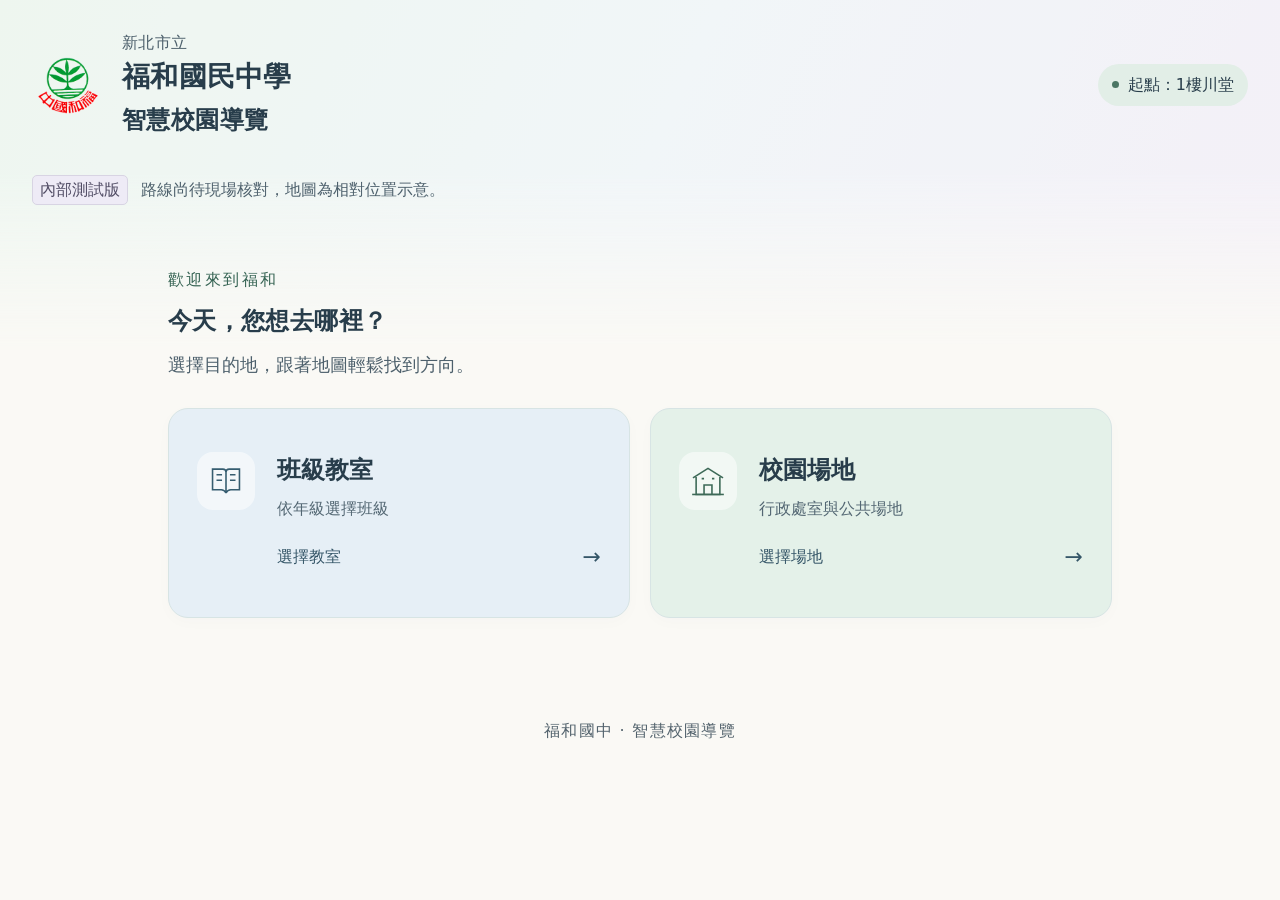
==== commit d5139926: "Add files via upload" ====
--- a/index.html
+++ b/index.html
@@ -1,8 +1,8 @@
 <!doctype html>
-<html lang="zh-Hant"><head><meta charset="utf-8"><meta name="viewport" content="width=device-width,initial-scale=1"><title>福和國中校園導覽測試</title><link rel="stylesheet" href="style.css?v=focus-v8-20261120"><link rel="stylesheet" href="typography.css?v=focus-v8-20261120"><link rel="stylesheet" href="place-icons.css?v=focus-v8-20261120"><link rel="stylesheet" href="three-pages.css?v=focus-v8-20261120"><link rel="stylesheet" href="result-page.css?v=focus-v8-20261120"><link rel="stylesheet" href="mobile-compact.css?v=focus-v8-20261120"><script src="facilities.js?v=focus-v8-20261120"></script><script src="map-view.js?v=focus-v8-20261120"></script><meta name="fuhe-build" content="focus-v8-20261120"></head>
+<html lang="zh-Hant"><head><meta charset="utf-8"><meta name="viewport" content="width=device-width,initial-scale=1"><title>福和國中校園導覽測試</title><link rel="stylesheet" href="style.css?v=focus-v9-20261120"><link rel="stylesheet" href="typography.css?v=focus-v9-20261120"><link rel="stylesheet" href="place-icons.css?v=focus-v9-20261120"><link rel="stylesheet" href="three-pages.css?v=focus-v9-20261120"><link rel="stylesheet" href="result-page.css?v=focus-v9-20261120"><link rel="stylesheet" href="mobile-compact.css?v=focus-v9-20261120"><script src="facilities.js?v=focus-v9-20261120"></script><script src="map-view.js?v=focus-v9-20261120"></script><meta name="fuhe-build" content="focus-v9-20261120"></head>
 <body><main><header class="site-header"><div class="school-brand"><img class="school-logo" src="assets/福和國中校徽.png" alt="福和國中校徽"><div><p class="school-name"><span class="school-jurisdiction">新北市立</span><span class="school-identity">福和國民中學</span></p><h1>智慧校園導覽</h1></div></div><p class="origin"><span class="origin-dot" aria-hidden="true"></span><span id="origin-label">讀取起點資訊</span></p></header><p class="notice"><span>內部測試版</span> 路線尚待現場核對，地圖為相對位置示意。</p>
 <section id="type-screen" class="panel home-panel"><p class="eyebrow">歡迎來到福和</p><h2>今天，您想去哪裡？</h2><p class="intro">選擇目的地，跟著地圖輕鬆找到方向。</p><div class="type-options"><button id="choose-class" class="type-card class-card"><span class="card-icon" aria-hidden="true"><svg viewBox="0 0 48 48" fill="none" stroke="currentColor" stroke-width="2"><path d="M7 9h13q4 0 4 4v26q-2-4-6-4H7zM41 9H28q-4 0-4 4v26q2-4 6-4h11z"/><path d="M12 16h7m-7 7h7m10-7h7m-7 7h7"/></svg></span><strong>班級教室</strong><span class="card-description">依年級選擇班級</span><span class="card-link">選擇教室 <span aria-hidden="true">→</span></span></button><button id="choose-place" class="type-card place-card"><span class="card-icon" aria-hidden="true"><svg viewBox="0 0 48 48" fill="none" stroke="currentColor" stroke-width="2"><path d="M5 20 24 8l19 12M9 19v22h30V19M19 41V29h10v12M16 21h3m10 0h3"/><path d="M4 41h40"/></svg></span><strong>校園場地</strong><span class="card-description">行政處室與公共場地</span><span class="card-link">選擇場地 <span aria-hidden="true">→</span></span></button></div></section>
 <section id="pick-screen" class="panel" hidden><button id="back-types" class="secondary">返回目的地類型</button><h2 id="pick-title">選擇目的地</h2><div id="grades" class="grade-tabs"></div><label for="endSearch">搜尋目的地</label><input id="endSearch" type="search" placeholder="輸入班級編號或場地名稱"><div id="destination-grid"></div><p id="selected-destination" aria-live="polite">請選擇目的地</p><button id="go" disabled>開始導覽</button></section>
 <section id="result-screen" hidden><div class="result-heading"><div><p class="eyebrow">您的校園路線</p><h2 id="result-title"></h2></div><button id="choose-again" class="secondary">重新選擇<span class="wide-only">目的地</span></button></div><div class="layout"><section class="panel map-panel"><h2>路線地圖</h2><div id="maps"></div><div class="map-legend" aria-label="地圖圖例"><span><i aria-hidden="true"></i>本段起點</span><span><i class="legend-destination" aria-hidden="true"></i>目的地</span><span><i class="legend-facility" aria-hidden="true"></i>使用設施</span><span><i class="legend-direction" aria-hidden="true">→</i>行進方向</span></div><p class="view-notice">樓層切換僅供查看，請依現場標示確認樓層。</p></section></div><details id="full-route" class="full-route"><summary>查看完整路線說明</summary><div id="steps"></div></details></section>
 <select id="end" hidden aria-hidden="true"></select><input type="checkbox" id="yard" checked hidden>
-<footer class="site-footer">福和國中 · 智慧校園導覽</footer></main><script src="runtime/current.js?v=focus-v8-20261120"></script><script src="routing.js?v=focus-v8-20261120"></script><script src="navigation.js?v=focus-v8-20261120"></script><script src="assets/fonts/map-font.js?v=focus-v8-20261120"></script><script src="map-theme.js?v=focus-v8-20261120"></script><script src="app.js?v=focus-v8-20261120"></script><script src="selection.js?v=focus-v8-20261120"></script></body></html>
+<footer class="site-footer">福和國中 · 智慧校園導覽</footer></main><script src="runtime/current.js?v=focus-v9-20261120"></script><script src="routing.js?v=focus-v9-20261120"></script><script src="navigation.js?v=focus-v9-20261120"></script><script src="assets/fonts/map-font.js?v=focus-v9-20261120"></script><script src="map-theme.js?v=focus-v9-20261120"></script><script src="app.js?v=focus-v9-20261120"></script><script src="selection.js?v=focus-v9-20261120"></script></body></html>
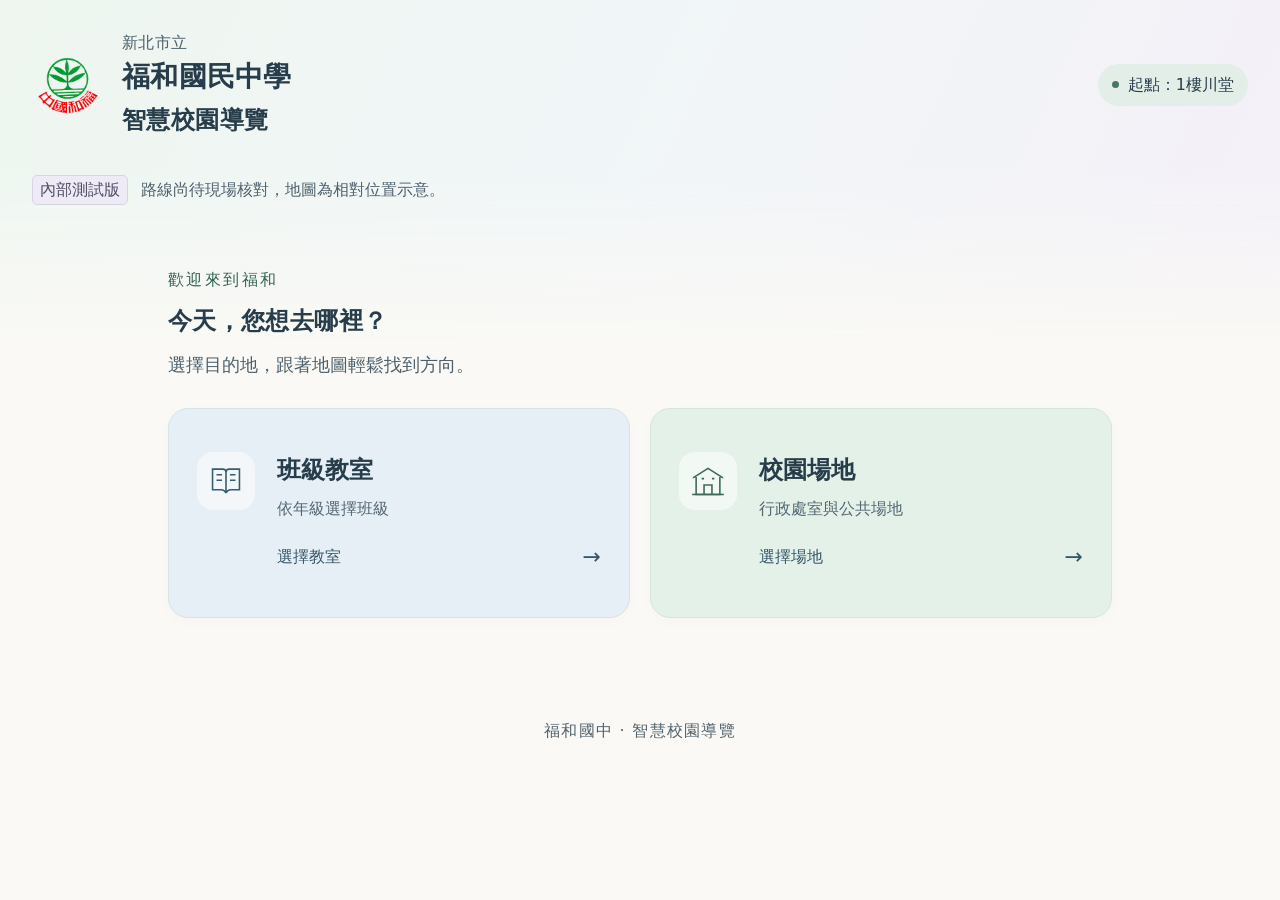
==== commit 897c6b91: "Add files via upload" ====
--- a/index.html
+++ b/index.html
@@ -1,8 +1,8 @@
 <!doctype html>
-<html lang="zh-Hant"><head><meta charset="utf-8"><meta name="viewport" content="width=device-width,initial-scale=1"><title>福和國中校園導覽測試</title><link rel="stylesheet" href="style.css?v=focus-v9-20261120"><link rel="stylesheet" href="typography.css?v=focus-v9-20261120"><link rel="stylesheet" href="place-icons.css?v=focus-v9-20261120"><link rel="stylesheet" href="three-pages.css?v=focus-v9-20261120"><link rel="stylesheet" href="result-page.css?v=focus-v9-20261120"><link rel="stylesheet" href="mobile-compact.css?v=focus-v9-20261120"><script src="facilities.js?v=focus-v9-20261120"></script><script src="map-view.js?v=focus-v9-20261120"></script><meta name="fuhe-build" content="focus-v9-20261120"></head>
+<html lang="zh-Hant"><head><meta charset="utf-8"><meta name="viewport" content="width=device-width,initial-scale=1"><title>福和國中校園導覽測試</title><link rel="stylesheet" href="style.css?v=focus-v12-20261120"><link rel="stylesheet" href="typography.css?v=focus-v12-20261120"><link rel="stylesheet" href="place-icons.css?v=focus-v12-20261120"><link rel="stylesheet" href="three-pages.css?v=focus-v12-20261120"><link rel="stylesheet" href="result-page.css?v=focus-v12-20261120"><link rel="stylesheet" href="mobile-compact.css?v=focus-v12-20261120"><script src="facilities.js?v=focus-v12-20261120"></script><script src="map-view.js?v=focus-v12-20261120"></script><meta name="fuhe-build" content="focus-v12-20261120"></head>
 <body><main><header class="site-header"><div class="school-brand"><img class="school-logo" src="assets/福和國中校徽.png" alt="福和國中校徽"><div><p class="school-name"><span class="school-jurisdiction">新北市立</span><span class="school-identity">福和國民中學</span></p><h1>智慧校園導覽</h1></div></div><p class="origin"><span class="origin-dot" aria-hidden="true"></span><span id="origin-label">讀取起點資訊</span></p></header><p class="notice"><span>內部測試版</span> 路線尚待現場核對，地圖為相對位置示意。</p>
 <section id="type-screen" class="panel home-panel"><p class="eyebrow">歡迎來到福和</p><h2>今天，您想去哪裡？</h2><p class="intro">選擇目的地，跟著地圖輕鬆找到方向。</p><div class="type-options"><button id="choose-class" class="type-card class-card"><span class="card-icon" aria-hidden="true"><svg viewBox="0 0 48 48" fill="none" stroke="currentColor" stroke-width="2"><path d="M7 9h13q4 0 4 4v26q-2-4-6-4H7zM41 9H28q-4 0-4 4v26q2-4 6-4h11z"/><path d="M12 16h7m-7 7h7m10-7h7m-7 7h7"/></svg></span><strong>班級教室</strong><span class="card-description">依年級選擇班級</span><span class="card-link">選擇教室 <span aria-hidden="true">→</span></span></button><button id="choose-place" class="type-card place-card"><span class="card-icon" aria-hidden="true"><svg viewBox="0 0 48 48" fill="none" stroke="currentColor" stroke-width="2"><path d="M5 20 24 8l19 12M9 19v22h30V19M19 41V29h10v12M16 21h3m10 0h3"/><path d="M4 41h40"/></svg></span><strong>校園場地</strong><span class="card-description">行政處室與公共場地</span><span class="card-link">選擇場地 <span aria-hidden="true">→</span></span></button></div></section>
 <section id="pick-screen" class="panel" hidden><button id="back-types" class="secondary">返回目的地類型</button><h2 id="pick-title">選擇目的地</h2><div id="grades" class="grade-tabs"></div><label for="endSearch">搜尋目的地</label><input id="endSearch" type="search" placeholder="輸入班級編號或場地名稱"><div id="destination-grid"></div><p id="selected-destination" aria-live="polite">請選擇目的地</p><button id="go" disabled>開始導覽</button></section>
 <section id="result-screen" hidden><div class="result-heading"><div><p class="eyebrow">您的校園路線</p><h2 id="result-title"></h2></div><button id="choose-again" class="secondary">重新選擇<span class="wide-only">目的地</span></button></div><div class="layout"><section class="panel map-panel"><h2>路線地圖</h2><div id="maps"></div><div class="map-legend" aria-label="地圖圖例"><span><i aria-hidden="true"></i>本段起點</span><span><i class="legend-destination" aria-hidden="true"></i>目的地</span><span><i class="legend-facility" aria-hidden="true"></i>使用設施</span><span><i class="legend-direction" aria-hidden="true">→</i>行進方向</span></div><p class="view-notice">樓層切換僅供查看，請依現場標示確認樓層。</p></section></div><details id="full-route" class="full-route"><summary>查看完整路線說明</summary><div id="steps"></div></details></section>
 <select id="end" hidden aria-hidden="true"></select><input type="checkbox" id="yard" checked hidden>
-<footer class="site-footer">福和國中 · 智慧校園導覽</footer></main><script src="runtime/current.js?v=focus-v9-20261120"></script><script src="routing.js?v=focus-v9-20261120"></script><script src="navigation.js?v=focus-v9-20261120"></script><script src="assets/fonts/map-font.js?v=focus-v9-20261120"></script><script src="map-theme.js?v=focus-v9-20261120"></script><script src="app.js?v=focus-v9-20261120"></script><script src="selection.js?v=focus-v9-20261120"></script></body></html>
+<footer class="site-footer">福和國中 · 智慧校園導覽</footer></main><script src="runtime/current.js?v=focus-v12-20261120"></script><script src="routing.js?v=focus-v12-20261120"></script><script src="navigation.js?v=focus-v12-20261120"></script><script src="assets/fonts/map-font.js?v=focus-v12-20261120"></script><script src="map-theme.js?v=focus-v12-20261120"></script><script src="app.js?v=focus-v12-20261120"></script><script src="selection.js?v=focus-v12-20261120"></script></body></html>
